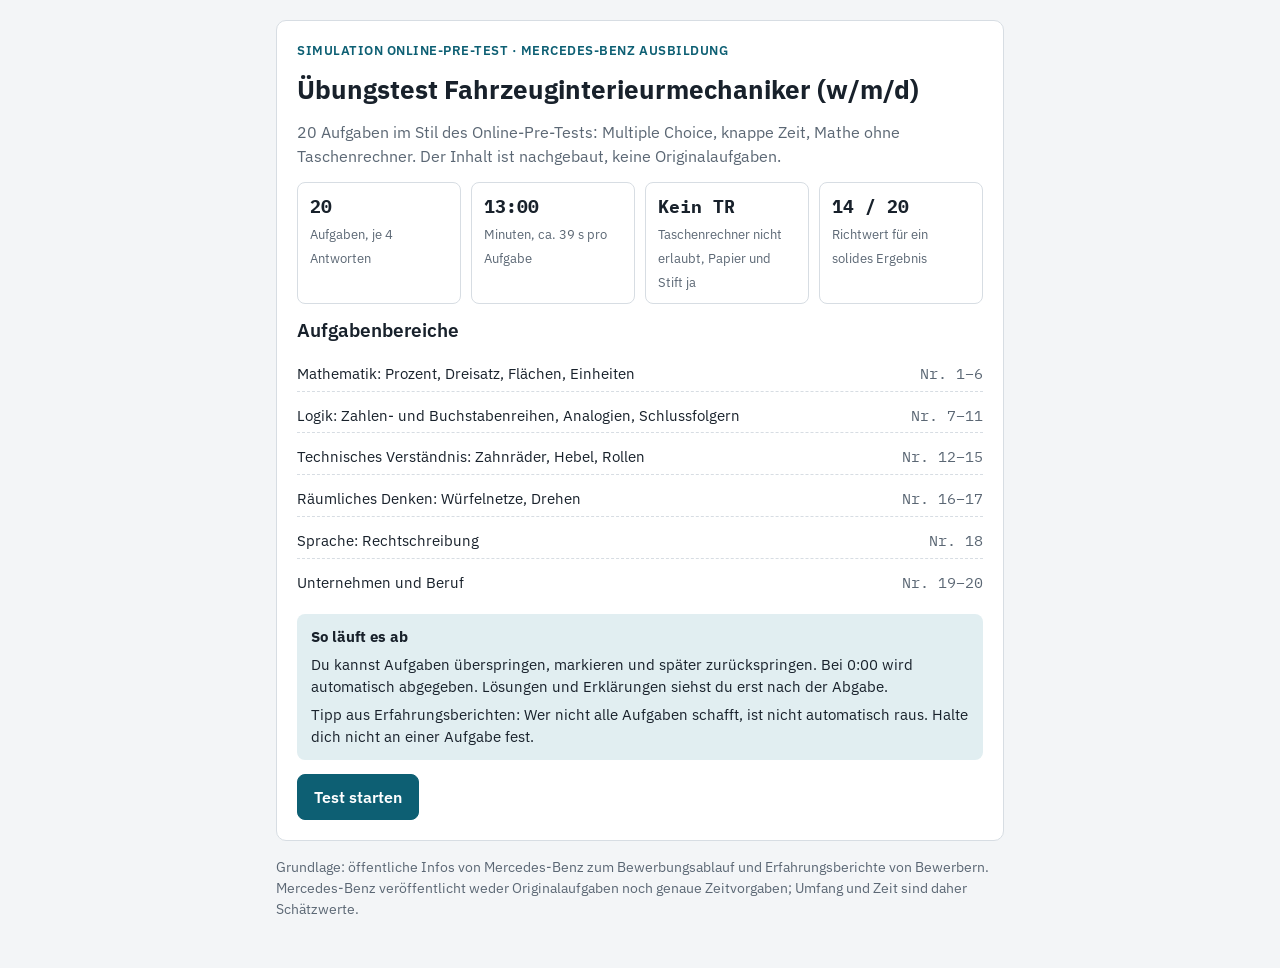
==== uebungstest/index.html @ 0a453426 "Übungstest Fahrzeuginterieurmechaniker hinzufügen Co-Authored-By: Claude Opus 5.5 <noreply@anthropic" ====
<!DOCTYPE html>
<html lang="de">
<head>
<meta charset="utf-8">
<meta name="viewport" content="width=device-width, initial-scale=1">
<title>Übungstest Fahrzeuginterieurmechaniker</title>
<link rel="preconnect" href="https://fonts.googleapis.com">
<link href="https://fonts.googleapis.com/css2?family=IBM+Plex+Sans:wght@400;500;600;700&family=IBM+Plex+Mono:wght@500;600&display=swap" rel="stylesheet">
<style>
/* Layout: eine schmale Testspalte; Kopfzeile mit Timer, darunter Aufgabe, Navigation als Raster */
:root{
  --bg:#f3f5f7; --surface:#ffffff; --ink:#18212b; --muted:#5b6774; --line:#d7dde3;
  --accent:#0d5f73; --accent-soft:#e1eef1;
  --ok:#1f7a45; --ok-soft:#e3f3e9; --warn:#a86400; --warn-soft:#fbefdc; --bad:#b3261e; --bad-soft:#fbe4e2;
  --display:"IBM Plex Sans", "Segoe UI", system-ui, sans-serif;
  --body:"IBM Plex Sans", "Segoe UI", system-ui, sans-serif;
  --mono:"IBM Plex Mono", ui-monospace, Menlo, monospace;
  color-scheme: light;
}
@media (prefers-color-scheme: dark){
  :root:not([data-theme="light"]){
    --bg:#11171d; --surface:#19222a; --ink:#e6ebef; --muted:#9aa7b3; --line:#2c3843;
    --accent:#5fb7c9; --accent-soft:#1d3640;
    --ok:#5cc98a; --ok-soft:#173326; --warn:#e7a948; --warn-soft:#3a2c14; --bad:#f08079; --bad-soft:#3d1d1b;
    color-scheme: dark;
  }
}
:root[data-theme="dark"]{
  --bg:#11171d; --surface:#19222a; --ink:#e6ebef; --muted:#9aa7b3; --line:#2c3843;
  --accent:#5fb7c9; --accent-soft:#1d3640;
  --ok:#5cc98a; --ok-soft:#173326; --warn:#e7a948; --warn-soft:#3a2c14; --bad:#f08079; --bad-soft:#3d1d1b;
  color-scheme: dark;
}
*{box-sizing:border-box}
html,body{margin:0}
body{background:var(--bg); color:var(--ink); font-family:var(--body); font-size:16px; line-height:1.5}
.wrap{max-width:760px; margin:0 auto; padding:20px 16px 48px; display:flex; flex-direction:column; gap:16px}
h1,h2,h3{font-family:var(--display); text-wrap:balance; margin:0; line-height:1.25}
h1{font-size:1.6rem; font-weight:700}
h2{font-size:1.2rem; font-weight:600}
h3{font-size:1rem; font-weight:600}
p{margin:0}
.card{background:var(--surface); border:1px solid var(--line); border-radius:10px; padding:20px; display:flex; flex-direction:column; gap:14px}
.muted{color:var(--muted)}
.small{font-size:.875rem}
.kicker{font-size:.8rem; font-weight:600; letter-spacing:.04em; text-transform:uppercase; color:var(--accent)}
.facts{display:grid; grid-template-columns:repeat(auto-fit,minmax(150px,1fr)); gap:10px}
.fact{border:1px solid var(--line); border-radius:8px; padding:10px 12px}
.fact b{display:block; font-family:var(--mono); font-size:1.15rem; font-variant-numeric:tabular-nums}
.fact span{font-size:.82rem; color:var(--muted)}
.sections{display:flex; flex-direction:column; gap:6px; padding:0; margin:0; list-style:none}
.sections li{display:flex; justify-content:space-between; gap:12px; border-bottom:1px dashed var(--line); padding:6px 0; font-size:.95rem}
.sections li:last-child{border-bottom:0}
.sections .n{font-family:var(--mono); color:var(--muted); white-space:nowrap}
.note{background:var(--accent-soft); border-radius:8px; padding:12px 14px; font-size:.92rem; display:flex; flex-direction:column; gap:6px}
.btnrow{display:flex; flex-wrap:wrap; gap:10px}
button{font:inherit; cursor:pointer; border-radius:8px; border:1px solid var(--line); background:var(--surface); color:var(--ink); padding:10px 16px; font-weight:500}
button:hover{border-color:var(--accent)}
button:focus-visible, .opt:focus-within{outline:3px solid var(--accent); outline-offset:2px}
button.primary{background:var(--accent); border-color:var(--accent); color:var(--surface); font-weight:600}
button.primary:hover{filter:brightness(1.08)}
button:disabled{opacity:.45; cursor:default}

/* Testansicht */
.bar{position:sticky; top:0; z-index:5; background:var(--bg); padding:10px 0 6px; display:flex; flex-direction:column; gap:8px}
.barrow{display:flex; justify-content:space-between; align-items:center; gap:12px}
.timer{font-family:var(--mono); font-size:1.35rem; font-weight:600; font-variant-numeric:tabular-nums; padding:4px 12px; border-radius:8px; background:var(--surface); border:1px solid var(--line)}
.timer.warn{color:var(--warn); background:var(--warn-soft); border-color:var(--warn)}
.timer.crit{color:var(--bad); background:var(--bad-soft); border-color:var(--bad)}
.progress{height:6px; background:var(--line); border-radius:3px; overflow:hidden}
.progress i{display:block; height:100%; background:var(--accent); width:0; transition:width .2s}
.qhead{display:flex; justify-content:space-between; align-items:baseline; gap:10px; flex-wrap:wrap}
.qtext{font-size:1.05rem; font-weight:500}
.fig{display:flex; justify-content:center; overflow-x:auto}
.fig svg{max-width:100%; height:auto}
.opts{display:grid; gap:8px}
.opts.grid{grid-template-columns:repeat(2,minmax(0,1fr))}
.opt{display:flex; align-items:center; gap:10px; border:1px solid var(--line); border-radius:8px; padding:10px 12px; cursor:pointer; background:var(--surface)}
.opt:hover{border-color:var(--accent)}
.opt input{accent-color:var(--accent); width:18px; height:18px; margin:0; flex:none}
.opt.sel{border-color:var(--accent); background:var(--accent-soft)}
.opt .lbl{font-family:var(--mono); font-weight:600; color:var(--muted); width:1.2em; flex:none}
.opt svg{display:block}
.navgrid{display:grid; grid-template-columns:repeat(10,minmax(0,1fr)); gap:6px}
.navgrid button{padding:6px 0; font-family:var(--mono); font-size:.85rem; position:relative}
.navgrid button.done{background:var(--accent-soft); border-color:var(--accent)}
.navgrid button.cur{outline:2px solid var(--ink); outline-offset:1px}
.navgrid button.flag::after{content:""; position:absolute; top:3px; right:3px; width:7px; height:7px; border-radius:50%; background:var(--warn)}
.legend{display:flex; gap:14px; flex-wrap:wrap; font-size:.8rem; color:var(--muted)}
.legend span{display:inline-flex; align-items:center; gap:6px}
.sw{width:12px; height:12px; border-radius:3px; border:1px solid var(--accent); background:var(--accent-soft); display:inline-block}
.dot{width:8px; height:8px; border-radius:50%; background:var(--warn); display:inline-block}
.calc{font-size:.8rem; font-weight:600; padding:2px 8px; border-radius:999px; background:var(--bad-soft); color:var(--bad); white-space:nowrap}
.modal{position:fixed; inset:0; background:rgba(0,0,0,.45); display:none; align-items:center; justify-content:center; padding:16px; z-index:20}
.modal.show{display:flex}
.modal .card{max-width:420px}

/* Auswertung */
.score{display:flex; align-items:baseline; gap:12px; flex-wrap:wrap}
.score b{font-family:var(--mono); font-size:2.4rem; font-variant-numeric:tabular-nums}
.pill{font-size:.82rem; font-weight:600; padding:3px 10px; border-radius:999px}
.pill.ok{background:var(--ok-soft); color:var(--ok)} .pill.warn{background:var(--warn-soft); color:var(--warn)} .pill.bad{background:var(--bad-soft); color:var(--bad)}
.secrow{display:grid; grid-template-columns:minmax(0,1.3fr) minmax(0,2fr) auto; gap:10px; align-items:center; font-size:.92rem}
.secbar{height:8px; background:var(--line); border-radius:4px; overflow:hidden}
.secbar i{display:block; height:100%; background:var(--accent)}
.secrow .n{font-family:var(--mono); font-variant-numeric:tabular-nums; color:var(--muted)}
.sol{border-left:4px solid var(--line); padding:4px 0 4px 14px; display:flex; flex-direction:column; gap:6px}
.sol.r{border-color:var(--ok)} .sol.w{border-color:var(--bad)} .sol.e{border-color:var(--warn)}
.sol .meta{display:flex; gap:8px; flex-wrap:wrap; align-items:center; font-size:.85rem}
.sol .ans{font-size:.92rem}
.sol .ex{font-size:.92rem; color:var(--muted)}
.hidden{display:none !important}
@media (max-width:480px){
  .opts.grid{grid-template-columns:1fr 1fr}
  .navgrid{grid-template-columns:repeat(5,minmax(0,1fr))}
  .secrow{grid-template-columns:1fr auto}
  .secrow .secbar{grid-column:1 / -1; grid-row:2}
}
@media (prefers-reduced-motion:reduce){ .progress i{transition:none} }
</style>
</head>
<body>
<div class="wrap">

  <!-- Startseite -->
  <section id="start" class="card">
    <div class="kicker">Simulation Online-Pre-Test · Mercedes-Benz Ausbildung</div>
    <h1>Übungstest Fahrzeuginterieurmechaniker (w/m/d)</h1>
    <p class="muted">20 Aufgaben im Stil des Online-Pre-Tests: Multiple Choice, knappe Zeit, Mathe ohne Taschenrechner. Der Inhalt ist nachgebaut, keine Originalaufgaben.</p>
    <div class="facts">
      <div class="fact"><b>20</b><span>Aufgaben, je 4 Antworten</span></div>
      <div class="fact"><b>13:00</b><span>Minuten, ca. 39 s pro Aufgabe</span></div>
      <div class="fact"><b>Kein TR</b><span>Taschenrechner nicht erlaubt, Papier und Stift ja</span></div>
      <div class="fact"><b>14 / 20</b><span>Richtwert für ein solides Ergebnis</span></div>
    </div>
    <h2>Aufgabenbereiche</h2>
    <ul class="sections">
      <li><span>Mathematik: Prozent, Dreisatz, Flächen, Einheiten</span><span class="n">Nr. 1–6</span></li>
      <li><span>Logik: Zahlen- und Buchstabenreihen, Analogien, Schlussfolgern</span><span class="n">Nr. 7–11</span></li>
      <li><span>Technisches Verständnis: Zahnräder, Hebel, Rollen</span><span class="n">Nr. 12–15</span></li>
      <li><span>Räumliches Denken: Würfelnetze, Drehen</span><span class="n">Nr. 16–17</span></li>
      <li><span>Sprache: Rechtschreibung</span><span class="n">Nr. 18</span></li>
      <li><span>Unternehmen und Beruf</span><span class="n">Nr. 19–20</span></li>
    </ul>
    <div class="note">
      <b>So läuft es ab</b>
      <span>Du kannst Aufgaben überspringen, markieren und später zurückspringen. Bei 0:00 wird automatisch abgegeben. Lösungen und Erklärungen siehst du erst nach der Abgabe.</span>
      <span>Tipp aus Erfahrungsberichten: Wer nicht alle Aufgaben schafft, ist nicht automatisch raus. Halte dich nicht an einer Aufgabe fest.</span>
    </div>
    <div class="btnrow"><button class="primary" id="btnStart">Test starten</button></div>
  </section>

  <!-- Test -->
  <section id="test" class="hidden" aria-live="polite">
    <div class="bar">
      <div class="barrow">
        <span class="small muted" id="answeredInfo">0 von 20 beantwortet</span>
        <span class="timer" id="timer" role="timer">13:00</span>
      </div>
      <div class="progress"><i id="prog"></i></div>
    </div>
    <div class="card">
      <div class="qhead">
        <span class="kicker" id="qSection"></span>
        <span class="small muted" id="qNum"></span>
      </div>
      <p class="qtext" id="qText"></p>
      <div class="fig" id="qFig"></div>
      <div class="opts" id="qOpts" role="radiogroup"></div>
      <div class="btnrow" style="justify-content:space-between">
        <div class="btnrow">
          <button id="btnPrev">Zurück</button>
          <button id="btnFlag">Markieren</button>
        </div>
        <button class="primary" id="btnNext">Weiter</button>
      </div>
    </div>
    <div class="card" style="gap:10px">
      <div class="navgrid" id="navgrid"></div>
      <div class="legend"><span><i class="sw"></i>beantwortet</span><span><i class="dot"></i>markiert</span></div>
      <div class="btnrow"><button id="btnSubmit">Test abgeben</button></div>
    </div>
  </section>

  <!-- Auswertung -->
  <section id="result" class="hidden" style="display:flex;flex-direction:column;gap:16px">
    <div class="card">
      <div class="kicker">Auswertung</div>
      <div class="score"><b id="scoreNum">0/20</b><span class="pill" id="scorePill"></span></div>
      <p class="muted" id="scoreText"></p>
      <div id="secStats" style="display:flex;flex-direction:column;gap:10px"></div>
      <div class="btnrow"><button class="primary" id="btnRestart">Noch einmal versuchen</button></div>
    </div>
    <div class="card">
      <h2>Lösungen und Erklärungen</h2>
      <div id="solutions" style="display:flex;flex-direction:column;gap:16px"></div>
    </div>
  </section>

  <p class="small muted">Grundlage: öffentliche Infos von Mercedes-Benz zum Bewerbungsablauf und Erfahrungsberichte von Bewerbern. Mercedes-Benz veröffentlicht weder Originalaufgaben noch genaue Zeitvorgaben; Umfang und Zeit sind daher Schätzwerte.</p>
</div>

<div class="modal" id="modal" role="dialog" aria-modal="true" aria-labelledby="mTitle">
  <div class="card">
    <h2 id="mTitle">Test abgeben?</h2>
    <p id="mText" class="muted"></p>
    <div class="btnrow"><button id="mCancel">Weiter bearbeiten</button><button class="primary" id="mOk">Abgeben</button></div>
  </div>
</div>

<script>
(function(){
const LIMIT = 13*60;
const C = 'currentColor';

// --- Grafiken ---
function gearsSVG(){
  const xs=[60,150,240,330], r=38;
  let s='<svg viewBox="0 0 390 120" width="390" role="img" aria-label="Vier Zahnräder in einer Reihe, A links, D rechts">';
  xs.forEach((x,i)=>{
    s+=`<circle cx="${x}" cy="60" r="${r+5}" fill="none" stroke="${C}" stroke-width="6" stroke-dasharray="5 5" opacity=".55"/>`;
    s+=`<circle cx="${x}" cy="60" r="${r}" fill="none" stroke="${C}" stroke-width="2"/>`;
    s+=`<circle cx="${x}" cy="60" r="4" fill="${C}"/>`;
    s+=`<text x="${x}" y="116" text-anchor="middle" font-family="IBM Plex Mono, monospace" font-size="14" font-weight="600" fill="${C}">${'ABCD'[i]}</text>`;
  });
  s+=`<path d="M 38 32 A 30 30 0 0 1 82 32" fill="none" stroke="var(--accent)" stroke-width="3"/>`;
  s+=`<path d="M 82 32 l -10 -2 l 4 9 z" fill="var(--accent)"/>`;
  return s+'</svg>';
}
function gearRatioSVG(){
  return `<svg viewBox="0 0 300 130" width="300" role="img" aria-label="Großes Zahnrad A mit 40 Zähnen greift in kleines Zahnrad B mit 10 Zähnen">
  <circle cx="90" cy="65" r="56" fill="none" stroke="${C}" stroke-width="6" stroke-dasharray="4 4" opacity=".55"/>
  <circle cx="90" cy="65" r="51" fill="none" stroke="${C}" stroke-width="2"/>
  <circle cx="174" cy="65" r="18" fill="none" stroke="${C}" stroke-width="6" stroke-dasharray="4 4" opacity=".55"/>
  <circle cx="174" cy="65" r="13" fill="none" stroke="${C}" stroke-width="2"/>
  <text x="90" y="70" text-anchor="middle" font-family="IBM Plex Mono, monospace" font-size="13" fill="${C}">A · 40 Z</text>
  <text x="235" y="70" font-family="IBM Plex Mono, monospace" font-size="13" fill="${C}">B · 10 Z</text></svg>`;
}
function leverSVG(){
  return `<svg viewBox="0 0 360 140" width="360" role="img" aria-label="Hebel mit Drehpunkt; links 60 N in 20 cm Abstand, rechts gesuchte Kraft F in 40 cm Abstand">
  <rect x="20" y="70" width="320" height="8" rx="2" fill="${C}" opacity=".8"/>
  <path d="M 120 78 l -16 30 h 32 z" fill="none" stroke="${C}" stroke-width="2"/>
  <rect x="40" y="38" width="40" height="32" fill="var(--accent-soft)" stroke="var(--accent)" stroke-width="2"/>
  <text x="60" y="59" text-anchor="middle" font-family="IBM Plex Mono, monospace" font-size="12" fill="${C}">60 N</text>
  <path d="M 300 20 v 42" stroke="var(--accent)" stroke-width="3"/><path d="M 300 68 l -6 -10 h 12 z" fill="var(--accent)"/>
  <text x="312" y="34" font-family="IBM Plex Mono, monospace" font-size="13" font-weight="600" fill="${C}">F = ?</text>
  <path d="M 60 120 H 120 M 120 120 H 300" stroke="${C}" stroke-width="1"/>
  <path d="M 60 114 v 12 M 120 114 v 12 M 300 114 v 12" stroke="${C}" stroke-width="1"/>
  <text x="90" y="136" text-anchor="middle" font-family="IBM Plex Mono, monospace" font-size="11" fill="${C}">20 cm</text>
  <text x="210" y="136" text-anchor="middle" font-family="IBM Plex Mono, monospace" font-size="11" fill="${C}">40 cm</text></svg>`;
}
function netSVG(cells){
  const s=16; const mx=Math.max(...cells.map(c=>c[0]))+1, my=Math.max(...cells.map(c=>c[1]))+1;
  let o=`<svg viewBox="-2 -2 ${mx*s+4} ${my*s+4}" width="${mx*s+4}" height="${my*s+4}" aria-hidden="true">`;
  cells.forEach(c=>{o+=`<rect x="${c[0]*s}" y="${c[1]*s}" width="${s}" height="${s}" fill="var(--accent-soft)" stroke="${C}" stroke-width="1.5"/>`});
  return o+'</svg>';
}
const F_CELLS=[[0,0],[0,1],[0,2],[0,3],[1,0],[2,0],[1,2]];
function shapeSVG(transform, big){
  const s=big?18:14, w=big?110:76;
  let g=''; F_CELLS.forEach(c=>{g+=`<rect x="${(c[0]-1.5)*s}" y="${(c[1]-2)*s}" width="${s}" height="${s}" fill="var(--accent-soft)" stroke="${C}" stroke-width="1.5"/>`});
  return `<svg viewBox="0 0 ${w} ${w}" width="${w}" height="${w}" aria-hidden="true"><g transform="translate(${w/2} ${w/2}) ${transform}">${g}</g></svg>`;
}

// --- Aufgaben ---
const Q=[
 {s:'Mathematik',t:'Ein Ledersitzbezug kostet 240 €. Der Lieferant gewährt 15 % Rabatt. Wie viel kostet der Bezug nach Abzug des Rabatts?',o:['196 €','204 €','210 €','225 €'],a:1,
  e:'10 % von 240 € sind 24 €, 5 % sind 12 €, also 15 % = 36 €. 240 € − 36 € = 204 €.'},
 {s:'Mathematik',t:'4 Mitarbeiter montieren in 6 Stunden 48 Dachhimmel. Wie viele Dachhimmel montieren 6 Mitarbeiter in 4 Stunden bei gleichem Tempo?',o:['32','48','54','72'],a:1,
  e:'4 × 6 = 24 Arbeitsstunden ergeben 48 Teile, also 2 Teile pro Arbeitsstunde. 6 × 4 = 24 Arbeitsstunden ergeben wieder 48 Teile.'},
 {s:'Mathematik',t:'Für eine rechteckige Sitzfläche von 50 cm × 45 cm wird Bezugsstoff zugeschnitten. Wegen Nahtzugabe und Verschnitt rechnet man 10 % mehr Material. Wie viel Stoff wird benötigt?',o:['2.250 cm²','2.400 cm²','2.475 cm²','2.500 cm²'],a:2,
  e:'50 × 45 = 2.250 cm². 10 % davon sind 225 cm². 2.250 + 225 = 2.475 cm².'},
 {s:'Mathematik',t:'Wie viele Quadratzentimeter sind 2,5 m²?',o:['250 cm²','2.500 cm²','25.000 cm²','250.000 cm²'],a:2,
  e:'1 m² = 100 cm × 100 cm = 10.000 cm². 2,5 × 10.000 = 25.000 cm². Häufiger Fehler: nur mit 100 multiplizieren.'},
 {s:'Mathematik',t:'Eine Lederhaut hat 4,8 m². Davon werden drei Viertel für Sitzbezüge verarbeitet. Wie viel Leder bleibt übrig?',o:['0,8 m²','1,2 m²','1,6 m²','3,6 m²'],a:1,
  e:'Ein Viertel von 4,8 m² sind 1,2 m². Drei Viertel (3,6 m²) werden verbraucht, ein Viertel bleibt übrig.'},
 {s:'Mathematik',t:'Am Montageband verlässt alle 90 Sekunden ein Fahrzeug die Station. Wie viele Fahrzeuge sind das in einer Schicht von 7,5 Stunden?',o:['250','300','320','450'],a:1,
  e:'90 s = 1,5 min, also 40 Fahrzeuge pro Stunde (60 : 1,5). 40 × 7,5 = 300.'},
 {s:'Logik',t:'Welche Zahl setzt die Reihe fort?  3 · 6 · 12 · 15 · 30 · 33 · ?',o:['36','60','63','66'],a:3,
  e:''},
 {s:'Logik',t:'Welche Zahl setzt die Reihe fort?  2 · 5 · 10 · 17 · 26 · ?',o:['35','36','37','39'],a:2,
  e:'Die Abstände steigen um 2: +3, +5, +7, +9, +11. 26 + 11 = 37. (Alternativ: n² + 1 mit n = 1 bis 6.)'},
 {s:'Logik',t:'Schere verhält sich zu schneiden wie Tacker zu …',o:['kleben','heften','nähen','bohren'],a:1,
  e:'Die Beziehung ist Werkzeug → typische Tätigkeit. Mit dem Tacker wird geheftet, z. B. Bezugsstoff auf Trägerteile.'},
 {s:'Logik',t:'Alle Bezüge in Halle 3 sind aus Leder. Kein Lederbezug ist schwarz. Welche Aussage folgt daraus sicher?',o:['Alle schwarzen Bezüge liegen in Halle 3.','Kein Bezug in Halle 3 ist schwarz.','Einige Bezüge in Halle 3 sind schwarz.','Alle Lederbezüge liegen in Halle 3.'],a:1,
  e:'Halle 3 ⊂ Leder und Leder ∩ schwarz = leer. Also kann kein Bezug aus Halle 3 schwarz sein. Die anderen Aussagen lassen sich aus den Prämissen nicht ableiten.'},
 {s:'Logik',t:'Welcher Buchstabe setzt die Reihe fort?  A · C · F · J · O · ?',o:['S','T','U','V'],a:2,
  e:'Die Abstände im Alphabet wachsen um eins: +2, +3, +4, +5, +6. O ist der 15. Buchstabe, 15 + 6 = 21 → U.'},
 {s:'Technisches Verständnis',t:'Vier Zahnräder greifen nacheinander ineinander. Zahnrad A dreht sich im Uhrzeigersinn. In welche Richtung dreht sich Zahnrad D?',f:gearsSVG(),o:['Im Uhrzeigersinn','Gegen den Uhrzeigersinn','Gar nicht, das Getriebe blockiert','Abwechselnd in beide Richtungen'],a:1,
  e:'Jedes eingreifende Zahnrad kehrt die Drehrichtung um: A im, B gegen, C im, D gegen den Uhrzeigersinn. Gerade Anzahl in einer offenen Reihe: das letzte dreht entgegengesetzt zum ersten.'},
 {s:'Technisches Verständnis',t:'Zahnrad A (40 Zähne) treibt Zahnrad B (10 Zähne) an. A macht 3 Umdrehungen. Wie viele Umdrehungen macht B?',f:gearRatioSVG(),o:['0,75','3','12','30'],a:2,
  e:'Übersetzung 40 : 10 = 4. Pro Umdrehung von A dreht sich B viermal. 3 × 4 = 12.'},
 {s:'Technisches Verständnis',t:'Am Hebel hängt links eine Last von 60 N in 20 cm Abstand zum Drehpunkt. Welche Kraft F muss rechts in 40 cm Abstand wirken, damit der Hebel im Gleichgewicht ist?',f:leverSVG(),o:['15 N','30 N','60 N','120 N'],a:1,
  e:'Hebelgesetz: Kraft × Kraftarm = Last × Lastarm. 60 N × 20 cm = F × 40 cm → F = 1.200 : 40 = 30 N. Doppelter Hebelarm, halbe Kraft.'},
 {s:'Technisches Verständnis',t:'Eine Sitzschiene mit 400 N Gewichtskraft wird mit einer festen und einer losen Rolle (einfacher Flaschenzug, zwei tragende Seilstücke) angehoben. Welche Zugkraft ist ohne Reibung nötig?',o:['100 N','200 N','400 N','800 N'],a:1,
  e:'Die lose Rolle verteilt die Last auf zwei tragende Seilstücke: 400 N : 2 = 200 N. Dafür muss man doppelt so viel Seil ziehen. Die feste Rolle ändert nur die Zugrichtung.'},
 {s:'Räumliches Denken',t:'Aus welcher Abwicklung lässt sich kein Würfel falten?',grid:true,
  o:[netSVG([[1,0],[0,1],[1,1],[2,1],[3,1],[1,2]]),netSVG([[0,0],[1,0],[1,1],[2,1],[2,2],[3,2]]),netSVG([[1,0],[0,1],[1,1],[2,1],[3,1],[4,1]]),netSVG([[0,0],[1,0],[2,0],[2,1],[3,1],[4,1]])],a:2,
  labels:['Kreuz (1-4-1)','Treppe (2-2-2)','Fünf in einer Reihe','Zwei Dreierreihen (3-3)'],
  e:'Ein Würfel hat nur vier Seiten rundherum. Fünf Quadrate in einer Reihe würden sich beim Falten überlappen. Kreuz, 2-2-2-Treppe und 3-3-Form sind gültige Würfelnetze.'},
 {s:'Räumliches Denken',t:'Welche Figur entsteht allein durch Drehen der Vorlage, ohne sie zu spiegeln?',f:'<div style="display:flex;flex-direction:column;align-items:center;gap:4px">'+shapeSVG('',true)+'<span class="small muted">Vorlage</span></div>',grid:true,
  o:[shapeSVG('scale(-1 1)'),shapeSVG('rotate(90)'),shapeSVG('rotate(90) scale(-1 1)'),shapeSVG('rotate(180) scale(-1 1)')],a:1,
  labels:['gespiegelt','um 90° gedreht','gespiegelt und gedreht','gespiegelt (senkrecht)'],
  e:'B ist die Vorlage um 90° im Uhrzeigersinn gedreht. A, C und D sind Spiegelbilder: Verfolge den kurzen Mittelbalken. Bei einer reinen Drehung bleibt er auf derselben Seite des langen Balkens wie der obere Querbalken – im Drehsinn betrachtet.'},
 {s:'Sprache',t:'Welches Wort ist richtig geschrieben?',o:['Reperatur','Reparatur','Repratur','Reparatuhr'],a:1,
  e:'Richtig ist „Reparatur“ (von lateinisch reparare). „Reperatur“ ist einer der häufigsten Rechtschreibfehler in Einstellungstests.'},
 {s:'Unternehmen und Beruf',t:'Wofür stehen die drei Zacken des Mercedes-Sterns?',o:['Qualität, Sicherheit und Komfort','Motorisierung zu Lande, zu Wasser und in der Luft','Die drei Gründer Daimler, Benz und Maybach','PKW, LKW und Busse'],a:1,
  e:'Der Stern geht auf Gottlieb Daimler zurück und steht für die Motorisierung zu Lande, zu Wasser und in der Luft. Fragen zur Marke und Geschichte tauchen in Erfahrungsberichten regelmäßig auf.'},
 {s:'Unternehmen und Beruf',t:'Welche Tätigkeit gehört typischerweise zum Beruf Fahrzeuginterieurmechaniker/-in?',o:['Motorsteuergeräte programmieren','Karosserieteile lackieren','Sitze polstern und beziehen, Dachhimmel und Verkleidungen montieren','Fahrwerke vermessen und einstellen'],a:2,
  e:'Fahrzeuginterieurmechaniker fertigen und montieren Innenausstattung: Sitze, Dachhimmel, Tür- und Seitenverkleidungen, Teppiche. Sie arbeiten mit Leder, Textilien, Schaumstoffen und Kunststoffen.'}
];
Q[6].e='Abwechselnd +3 und ×2: 3 (+3) 6 (×2) 12 (+3) 15 (×2) 30 (+3) 33 (×2) 66.';
Q[16].e='B ist die Vorlage um 90° im Uhrzeigersinn gedreht. A, C und D sind Spiegelbilder. Prüftrick: Stell den langen Balken jeder Figur gedanklich senkrecht, mit dem Querbalken oben. Bei der Vorlage und bei B zeigen Querbalken und kurzer Mittelbalken dann nach rechts, bei A, C und D nach links.';

let cur=0, ans=new Array(Q.length).fill(null), flags=new Array(Q.length).fill(false), left=LIMIT, tick=null, finished=false;
const $=id=>document.getElementById(id);

function fmt(sec){const m=Math.floor(sec/60), s=sec%60; return m+':'+String(s).padStart(2,'0');}

function render(){
  const q=Q[cur];
  $('qSection').textContent=q.s;
  $('qNum').textContent='Aufgabe '+(cur+1)+' von '+Q.length;
  $('qText').textContent=q.t;
  const fig=$('qFig'); fig.innerHTML=q.f||''; fig.classList.toggle('hidden',!q.f);
  const box=$('qOpts'); box.innerHTML=''; box.classList.toggle('grid',!!q.grid);
  q.o.forEach((o,i)=>{
    const id='q'+cur+'o'+i;
    const lab=document.createElement('label'); lab.className='opt'+(ans[cur]===i?' sel':''); lab.htmlFor=id;
    lab.innerHTML=`<input type="radio" name="q${cur}" id="${id}" ${ans[cur]===i?'checked':''}><span class="lbl">${'ABCD'[i]}</span><span>${o}</span>`;
    lab.querySelector('input').addEventListener('change',()=>{ans[cur]=i; render();});
    box.appendChild(lab);
  });
  $('btnPrev').disabled=cur===0;
  $('btnNext').textContent=cur===Q.length-1?'Zur Abgabe':'Weiter';
  $('btnFlag').textContent=flags[cur]?'Markierung entfernen':'Markieren';
  const done=ans.filter(a=>a!==null).length;
  $('answeredInfo').textContent=done+' von '+Q.length+' beantwortet';
  $('prog').style.width=(done/Q.length*100)+'%';
  const ng=$('navgrid'); ng.innerHTML='';
  Q.forEach((_,i)=>{
    const b=document.createElement('button'); b.textContent=i+1;
    b.className=(ans[i]!==null?'done ':'')+(flags[i]?'flag ':'')+(i===cur?'cur':'');
    b.setAttribute('aria-label','Aufgabe '+(i+1)+(ans[i]!==null?', beantwortet':'')+(flags[i]?', markiert':''));
    b.addEventListener('click',()=>{cur=i; render();});
    ng.appendChild(b);
  });
}
function updTimer(){
  const t=$('timer'); t.textContent=fmt(left);
  t.classList.toggle('warn',left<=180&&left>60); t.classList.toggle('crit',left<=60);
}
function start(){
  cur=0; ans.fill(null); flags.fill(false); left=LIMIT; finished=false;
  $('start').classList.add('hidden'); $('result').classList.add('hidden'); $('test').classList.remove('hidden');
  updTimer(); render(); window.scrollTo(0,0);
  clearInterval(tick);
  tick=setInterval(()=>{left--; updTimer(); if(left<=0){finish(true);}},1000);
}
function askSubmit(){
  const open=ans.filter(a=>a===null).length;
  $('mText').textContent=open?('Noch '+open+' Aufgabe(n) unbeantwortet. Restzeit: '+fmt(left)+'.'):'Alle Aufgaben beantwortet. Restzeit: '+fmt(left)+'.';
  $('modal').classList.add('show'); $('mOk').focus();
}
function finish(timeout){
  if(finished) return; finished=true; clearInterval(tick);
  $('modal').classList.remove('show');
  $('test').classList.add('hidden'); $('result').classList.remove('hidden');
  const right=Q.reduce((n,q,i)=>n+(ans[i]===q.a?1:0),0);
  const used=LIMIT-Math.max(left,0);
  $('scoreNum').textContent=right+'/'+Q.length;
  const p=$('scorePill');
  if(right>=16){p.className='pill ok';p.textContent='Sehr gut';}
  else if(right>=14){p.className='pill ok';p.textContent='Solide';}
  else if(right>=10){p.className='pill warn';p.textContent='Ausbaufähig';}
  else {p.className='pill bad';p.textContent='Weiter üben';}
  const open=ans.filter(a=>a===null).length;
  $('scoreText').textContent=(timeout?'Die Zeit ist abgelaufen. ':'Abgegeben nach '+fmt(used)+' Minuten. ')+open+' Aufgabe(n) unbeantwortet.';
  const secs=[...new Set(Q.map(q=>q.s))]; let h='';
  secs.forEach(s=>{
    const idx=Q.map((q,i)=>q.s===s?i:-1).filter(i=>i>=0);
    const r=idx.filter(i=>ans[i]===Q[i].a).length;
    h+=`<div class="secrow"><span>${s}</span><div class="secbar"><i style="width:${r/idx.length*100}%"></i></div><span class="n">${r}/${idx.length}</span></div>`;
  });
  $('secStats').innerHTML=h;
  let sh='';
  Q.forEach((q,i)=>{
    const st=ans[i]===null?'e':(ans[i]===q.a?'r':'w');
    const pill=st==='r'?'<span class="pill ok">richtig</span>':st==='w'?'<span class="pill bad">falsch</span>':'<span class="pill warn">offen</span>';
    const txt=k=>q.labels?('Option '+'ABCD'[k]+' ('+q.labels[k]+')'):('Option '+'ABCD'[k]+': '+q.o[k]);
    sh+=`<div class="sol ${st}"><div class="meta"><b>Aufgabe ${i+1}</b><span class="muted">${q.s}</span>${pill}</div>
      <div class="ans">${q.t}</div>
      <div class="ans"><b>Lösung:</b> ${txt(q.a)}${st==='w'?'<br><span class="muted">Deine Antwort: '+txt(ans[i])+'</span>':''}</div>
      <div class="ex">${q.e}</div></div>`;
  });
  $('solutions').innerHTML=sh;
  window.scrollTo(0,0);
}
$('btnStart').addEventListener('click',start);
$('btnRestart').addEventListener('click',start);
$('btnPrev').addEventListener('click',()=>{if(cur>0){cur--;render();}});
$('btnNext').addEventListener('click',()=>{if(cur<Q.length-1){cur++;render();}else askSubmit();});
$('btnFlag').addEventListener('click',()=>{flags[cur]=!flags[cur];render();});
$('btnSubmit').addEventListener('click',askSubmit);
$('mCancel').addEventListener('click',()=>$('modal').classList.remove('show'));
$('mOk').addEventListener('click',()=>finish(false));
document.addEventListener('keydown',e=>{if(e.key==='Escape')$('modal').classList.remove('show');});
})();
</script>
</body>
</html>
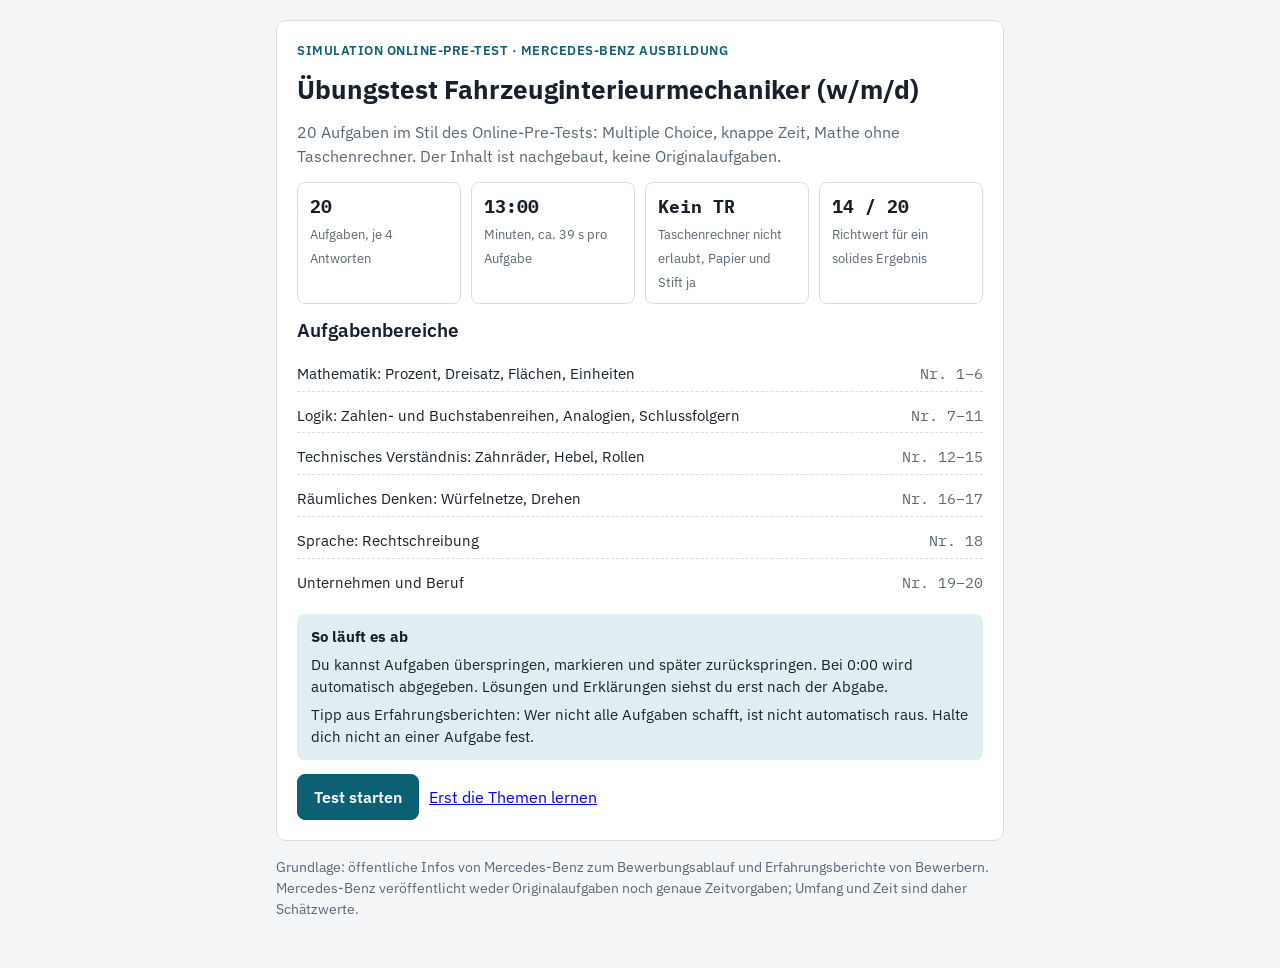
==== commit e9022264: "Lernseite mit Erklärungen und gestuften Aufgaben hinzufügen Co-Authored-By: Claude Opus 5.5 <noreply" ====
--- a/uebungstest/index.html
+++ b/uebungstest/index.html
@@ -147,7 +147,7 @@
       <span>Du kannst Aufgaben überspringen, markieren und später zurückspringen. Bei 0:00 wird automatisch abgegeben. Lösungen und Erklärungen siehst du erst nach der Abgabe.</span>
       <span>Tipp aus Erfahrungsberichten: Wer nicht alle Aufgaben schafft, ist nicht automatisch raus. Halte dich nicht an einer Aufgabe fest.</span>
     </div>
-    <div class="btnrow"><button class="primary" id="btnStart">Test starten</button></div>
+    <div class="btnrow" style="align-items:center"><button class="primary" id="btnStart">Test starten</button><a href="../lernen/">Erst die Themen lernen</a></div>
   </section>
 
   <!-- Test -->
@@ -189,7 +189,7 @@
       <div class="score"><b id="scoreNum">0/20</b><span class="pill" id="scorePill"></span></div>
       <p class="muted" id="scoreText"></p>
       <div id="secStats" style="display:flex;flex-direction:column;gap:10px"></div>
-      <div class="btnrow"><button class="primary" id="btnRestart">Noch einmal versuchen</button></div>
+      <div class="btnrow" style="align-items:center"><button class="primary" id="btnRestart">Noch einmal versuchen</button><a href="../lernen/">Schwächen auf der Lernseite üben</a></div>
     </div>
     <div class="card">
       <h2>Lösungen und Erklärungen</h2>
